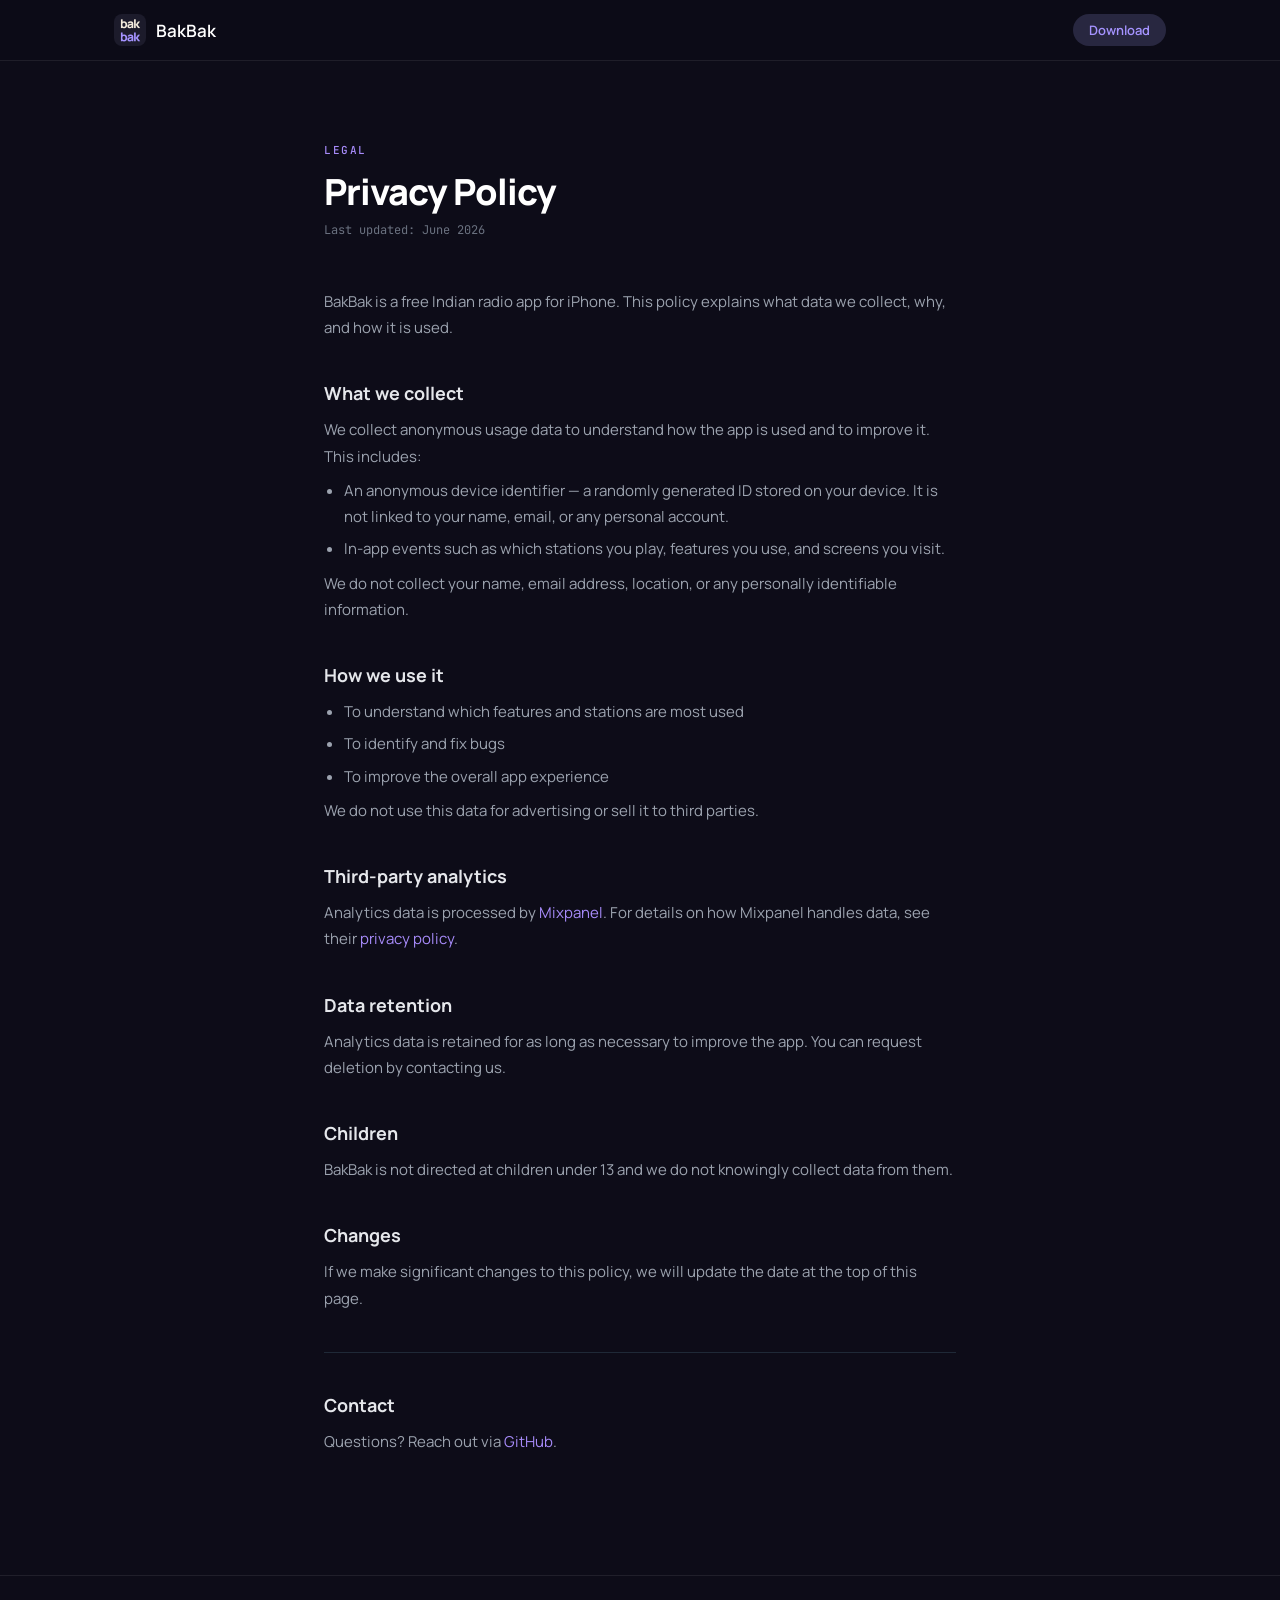
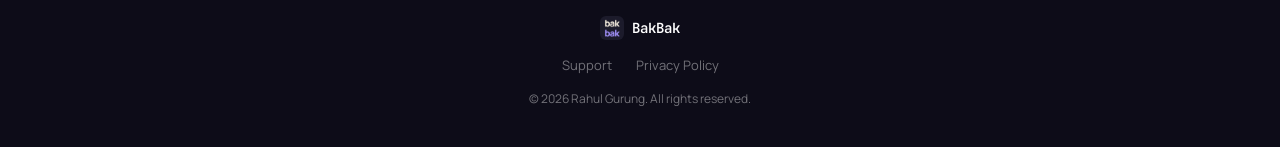
==== privacy.html @ b9708e97 "Add privacy policy page Co-Authored-By: Claude Sonnet 4.6 <noreply@anthropic.com>" ====
<!DOCTYPE html>
<html lang="en">
<head>
  <meta charset="UTF-8" />
  <meta name="viewport" content="width=device-width, initial-scale=1.0" />
  <title>Privacy Policy — BakBak</title>
  <meta name="description" content="Privacy policy for BakBak — Indian Radio FM app." />
  <link rel="canonical" href="https://bakbak.rahulgurung.com/privacy" />
  <meta name="robots" content="index, follow" />
  <link rel="icon" type="image/png" href="icon.png" />
  <link rel="apple-touch-icon" href="icon.png" />
  <link rel="preconnect" href="https://fonts.googleapis.com">
  <link rel="preconnect" href="https://fonts.gstatic.com" crossorigin>
  <link href="https://fonts.googleapis.com/css2?family=Manrope:wght@300;400;500;600;700;800&family=JetBrains+Mono:wght@400;500;700&display=swap" rel="stylesheet">
  <link rel="stylesheet" href="styles.css" />
  <style>
    .privacy-wrap {
      max-width: 680px;
      margin: 0 auto;
      padding: 80px 24px 120px;
    }
    .privacy-wrap .eyebrow {
      font-family: 'JetBrains Mono', monospace;
      font-size: 11px;
      font-weight: 500;
      letter-spacing: 1.5px;
      color: var(--accent, #a78bfa);
      text-transform: uppercase;
      margin-bottom: 12px;
    }
    .privacy-wrap h1 {
      font-size: 36px;
      font-weight: 800;
      color: #fff;
      margin-bottom: 8px;
    }
    .privacy-wrap .updated {
      font-family: 'JetBrains Mono', monospace;
      font-size: 12px;
      color: #6b7280;
      margin-bottom: 48px;
    }
    .privacy-wrap h2 {
      font-size: 18px;
      font-weight: 700;
      color: #e5e7eb;
      margin: 40px 0 12px;
    }
    .privacy-wrap p, .privacy-wrap li {
      font-size: 15px;
      line-height: 1.75;
      color: #9ca3af;
    }
    .privacy-wrap ul {
      padding-left: 20px;
      margin: 8px 0;
    }
    .privacy-wrap li {
      margin-bottom: 6px;
    }
    .privacy-wrap a {
      color: var(--accent, #a78bfa);
      text-decoration: none;
    }
    .privacy-wrap a:hover {
      text-decoration: underline;
    }
    .divider {
      border: none;
      border-top: 1px solid #1f2937;
      margin: 40px 0;
    }
  </style>
</head>
<body>

  <!-- Nav -->
  <nav>
    <div class="nav-inner">
      <div class="nav-logo">
        <img src="icon.png" alt="BakBak" class="app-icon" />
        <span class="nav-name">BakBak</span>
      </div>
      <a href="https://apps.apple.com/in/app/bakbak-fm-in-your-pocket/id6771061849" class="btn-nav">Download</a>
    </div>
  </nav>

  <div class="privacy-wrap">
    <p class="eyebrow">Legal</p>
    <h1>Privacy Policy</h1>
    <p class="updated">Last updated: June 2026</p>

    <p>BakBak is a free Indian radio app for iPhone. This policy explains what data we collect, why, and how it is used.</p>

    <h2>What we collect</h2>
    <p>We collect anonymous usage data to understand how the app is used and to improve it. This includes:</p>
    <ul>
      <li>An anonymous device identifier — a randomly generated ID stored on your device. It is not linked to your name, email, or any personal account.</li>
      <li>In-app events such as which stations you play, features you use, and screens you visit.</li>
    </ul>
    <p>We do not collect your name, email address, location, or any personally identifiable information.</p>

    <h2>How we use it</h2>
    <ul>
      <li>To understand which features and stations are most used</li>
      <li>To identify and fix bugs</li>
      <li>To improve the overall app experience</li>
    </ul>
    <p>We do not use this data for advertising or sell it to third parties.</p>

    <h2>Third-party analytics</h2>
    <p>Analytics data is processed by <a href="https://mixpanel.com" target="_blank" rel="noopener">Mixpanel</a>. For details on how Mixpanel handles data, see their <a href="https://mixpanel.com/legal/privacy-policy" target="_blank" rel="noopener">privacy policy</a>.</p>

    <h2>Data retention</h2>
    <p>Analytics data is retained for as long as necessary to improve the app. You can request deletion by contacting us.</p>

    <h2>Children</h2>
    <p>BakBak is not directed at children under 13 and we do not knowingly collect data from them.</p>

    <h2>Changes</h2>
    <p>If we make significant changes to this policy, we will update the date at the top of this page.</p>

    <hr class="divider" />

    <h2>Contact</h2>
    <p>Questions? Reach out via <a href="https://github.com/rahgurung/bakbak/issues" target="_blank" rel="noopener">GitHub</a>.</p>
  </div>

  <!-- Footer -->
  <footer>
    <div class="footer-inner">
      <div class="footer-logo">
        <img src="icon.png" alt="BakBak" class="app-icon small" />
        <span class="mono">BakBak</span>
      </div>
      <div class="footer-links">
        <a href="https://github.com/rahgurung/bakbak/issues">Support</a>
        <a href="privacy.html">Privacy Policy</a>
      </div>
      <p class="footer-copy">© 2026 Rahul Gurung. All rights reserved.</p>
    </div>
  </footer>

</body>
</html>
---- styles.css ----
/* Design tokens from BakBak app */
:root {
  --bb-bg:         #0D0C18;
  --bb-surface:    #1C1B2B;
  --bb-surface-el: #282740;
  --bb-accent:     #7B5CF5;
  --bb-accent-hi:  #A593FF;
  --bb-live-green: #1ED760;
  --fg1: #FFFFFF;
  --fg2: rgba(255,255,255,0.70);
  --fg3: rgba(255,255,255,0.42);
  --hairline: rgba(255,255,255,0.08);
}

*, *::before, *::after { box-sizing: border-box; margin: 0; padding: 0; }
html { scroll-behavior: smooth; }

body {
  background: var(--bb-bg);
  color: var(--fg1);
  font-family: 'Manrope', -apple-system, BlinkMacSystemFont, sans-serif;
  -webkit-font-smoothing: antialiased;
  overflow-x: hidden;
}

.mono { font-family: 'JetBrains Mono', 'SF Mono', monospace; }
.accent { color: var(--bb-accent-hi); }

/* Nav */
nav {
  position: sticky;
  top: 0;
  z-index: 100;
  background: rgba(13, 12, 24, 0.85);
  backdrop-filter: blur(20px);
  border-bottom: 1px solid var(--hairline);
}

.nav-inner {
  max-width: 1100px;
  margin: 0 auto;
  padding: 14px 24px;
  display: flex;
  align-items: center;
  justify-content: space-between;
}

.nav-logo {
  display: flex;
  align-items: center;
  gap: 10px;
  font-weight: 600;
  font-size: 17px;
}

.app-icon { width: 32px; height: 32px; border-radius: 8px; }
.app-icon.small { width: 24px; height: 24px; border-radius: 6px; }

.btn-nav {
  background: var(--bb-surface-el);
  color: var(--bb-accent-hi);
  text-decoration: none;
  font-size: 13px;
  font-weight: 600;
  padding: 7px 16px;
  border-radius: 999px;
  transition: background 0.2s;
}
.btn-nav:hover { background: var(--bb-accent); color: #fff; }

/* Hero */
.hero {
  position: relative;
  max-width: 1100px;
  margin: 0 auto;
  padding: 80px 24px 60px;
}

.hero-glow {
  position: absolute;
  top: -100px;
  right: -100px;
  width: 700px;
  height: 700px;
  background: radial-gradient(circle, rgba(123,92,245,0.18) 0%, transparent 70%);
  pointer-events: none;
}

.hero-content {
  display: grid;
  grid-template-columns: 1fr 380px;
  gap: 60px;
  align-items: center;
}

.hero-text {
  display: flex;
  flex-direction: column;
  align-items: flex-start;
}

.badge {
  display: inline-flex;
  align-items: center;
  gap: 7px;
  font-size: 11px;
  font-weight: 700;
  letter-spacing: 1.5px;
  color: var(--bb-live-green);
  margin-bottom: 20px;
}
.badge::before {
  content: '';
  display: inline-block;
  width: 7px; height: 7px;
  border-radius: 50%;
  background: var(--bb-live-green);
  box-shadow: 0 0 10px var(--bb-live-green);
  animation: pulse 2s infinite;
}

@keyframes pulse {
  0%, 100% { opacity: 1; box-shadow: 0 0 10px var(--bb-live-green); }
  50% { opacity: 0.6; box-shadow: 0 0 4px var(--bb-live-green); }
}

h1 {
  font-size: clamp(36px, 5vw, 60px);
  font-weight: 700;
  line-height: 1.1;
  letter-spacing: -1px;
  margin-bottom: 20px;
}

.hero-sub {
  font-size: 17px;
  color: var(--fg2);
  max-width: 480px;
  margin-bottom: 36px;
  line-height: 1.65;
}

.btn-primary {
  display: inline-flex;
  align-items: center;
  gap: 8px;
  background: var(--bb-accent);
  color: #fff;
  text-decoration: none;
  font-size: 15px;
  font-weight: 600;
  padding: 14px 28px;
  border-radius: 999px;
  transition: opacity 0.2s, transform 0.15s;
  box-shadow: 0 8px 40px rgba(123,92,245,0.45);
}
.btn-primary:hover { opacity: 0.88; transform: translateY(-2px); }
.btn-primary.large { font-size: 17px; padding: 16px 36px; }

.qr-hint {
  display: flex;
  align-items: center;
  gap: 12px;
  margin-top: 16px;
}

.qr-code {
  width: 64px;
  height: 64px;
  border-radius: 8px;
  display: block;
  flex-shrink: 0;
  opacity: 0.85;
}

.qr-hint-text {
  display: flex;
  flex-direction: column;
  gap: 3px;
}

.qr-hint-text span:first-child {
  font-size: 13px;
  color: var(--fg2);
}

.qr-hint-text span:last-child {
  font-size: 11px;
  color: var(--fg3);
  letter-spacing: 0.5px;
}

/* iPhone mockup */
.hero-phone {
  position: relative;
  display: flex;
  justify-content: center;
}

.phone-frame {
  position: relative;
  width: 280px;
  border-radius: 40px;
  overflow: hidden;
  box-shadow:
    0 0 0 1.5px rgba(255,255,255,0.15),
    0 40px 80px rgba(0,0,0,0.6);
  z-index: 2;
  line-height: 0;
}

.phone-notch { display: none; }

.phone-screen {
  line-height: 0;
}

.phone-screen img {
  width: 100%;
  display: block;
}

.phone-glow {
  position: absolute;
  bottom: -60px;
  left: 50%;
  transform: translateX(-50%);
  width: 200px;
  height: 120px;
  background: radial-gradient(ellipse, rgba(123,92,245,0.5) 0%, transparent 70%);
  filter: blur(20px);
  z-index: 1;
}

/* Features */
.features {
  max-width: 1100px;
  margin: 0 auto;
  padding: 80px 24px;
  border-top: 1px solid var(--hairline);
}

.features-grid {
  display: grid;
  grid-template-columns: repeat(auto-fit, minmax(220px, 1fr));
  gap: 16px;
}

.feature-card {
  background: var(--bb-surface);
  border: 1px solid var(--hairline);
  border-radius: 20px;
  padding: 28px 24px;
  transition: border-color 0.2s, transform 0.2s;
}
.feature-card:hover {
  border-color: rgba(123,92,245,0.4);
  transform: translateY(-3px);
}

.feature-icon { font-size: 28px; margin-bottom: 14px; }
.feature-card h3 { font-size: 16px; font-weight: 600; margin-bottom: 8px; }
.feature-card p { font-size: 14px; color: var(--fg2); line-height: 1.6; }

/* Stations */
.stations {
  max-width: 1100px;
  margin: 0 auto;
  padding: 80px 24px;
  border-top: 1px solid var(--hairline);
  text-align: center;
}

.section-eyebrow {
  font-size: 11px;
  font-weight: 700;
  letter-spacing: 1.5px;
  color: var(--bb-accent);
  margin-bottom: 16px;
}

.stations h2 {
  font-size: clamp(28px, 4vw, 48px);
  font-weight: 700;
  line-height: 1.15;
  letter-spacing: -0.5px;
  margin-bottom: 40px;
}

.station-chips {
  display: flex;
  flex-wrap: wrap;
  gap: 10px;
  justify-content: center;
}

.chip {
  background: var(--bb-surface);
  border: 1px solid var(--hairline);
  color: var(--fg2);
  font-size: 13px;
  padding: 8px 16px;
  border-radius: 999px;
  transition: border-color 0.2s, color 0.2s;
}
.chip:hover { border-color: var(--bb-accent); color: var(--fg1); }

/* CTA */
.cta {
  text-align: center;
  padding: 100px 24px;
  border-top: 1px solid var(--hairline);
  position: relative;
}
.cta::before {
  content: '';
  position: absolute;
  inset: 0;
  background: radial-gradient(ellipse at center, rgba(123,92,245,0.08) 0%, transparent 70%);
  pointer-events: none;
}

.cta h2 {
  font-size: clamp(28px, 5vw, 48px);
  font-weight: 700;
  margin-bottom: 12px;
}
.cta p { color: var(--fg2); font-size: 16px; margin-bottom: 36px; }

/* Footer */
footer {
  border-top: 1px solid var(--hairline);
  padding: 40px 24px;
}

.footer-inner {
  max-width: 1100px;
  margin: 0 auto;
  display: flex;
  flex-direction: column;
  align-items: center;
  gap: 16px;
  text-align: center;
}

.footer-logo {
  display: flex;
  align-items: center;
  gap: 8px;
  font-size: 14px;
  font-weight: 600;
}

.footer-links { display: flex; gap: 24px; }
.footer-links a {
  color: var(--fg3);
  text-decoration: none;
  font-size: 13px;
  transition: color 0.2s;
}
.footer-links a:hover { color: var(--fg1); }
.footer-copy { color: var(--fg3); font-size: 12px; }

/* Responsive */
@media (max-width: 768px) {
  .hero { padding: 48px 20px 40px; }
  .hero-content {
    grid-template-columns: 1fr;
    text-align: center;
    gap: 0;
  }
  .hero-text { align-items: center; width: 100%; }
  .hero-sub { max-width: 100%; font-size: 15px; }
  .hero-phone { margin-top: 40px; }
  .phone-frame { width: 200px; }
  .hero-glow { display: none; }
  .qr-hint { display: none; }
  .btn-primary { width: 100%; justify-content: center; }
  .btn-primary.large { width: auto; }
  .features, .stations, .cta { padding: 48px 20px; }
  .features-grid { grid-template-columns: 1fr 1fr; gap: 12px; }
  .feature-card { padding: 20px 16px; }
  .nav-inner { padding: 12px 16px; }
  .footer-links { flex-wrap: wrap; justify-content: center; }
}

@media (max-width: 480px) {
  .features-grid { grid-template-columns: 1fr; }
  h1 { font-size: clamp(32px, 9vw, 42px); }
}
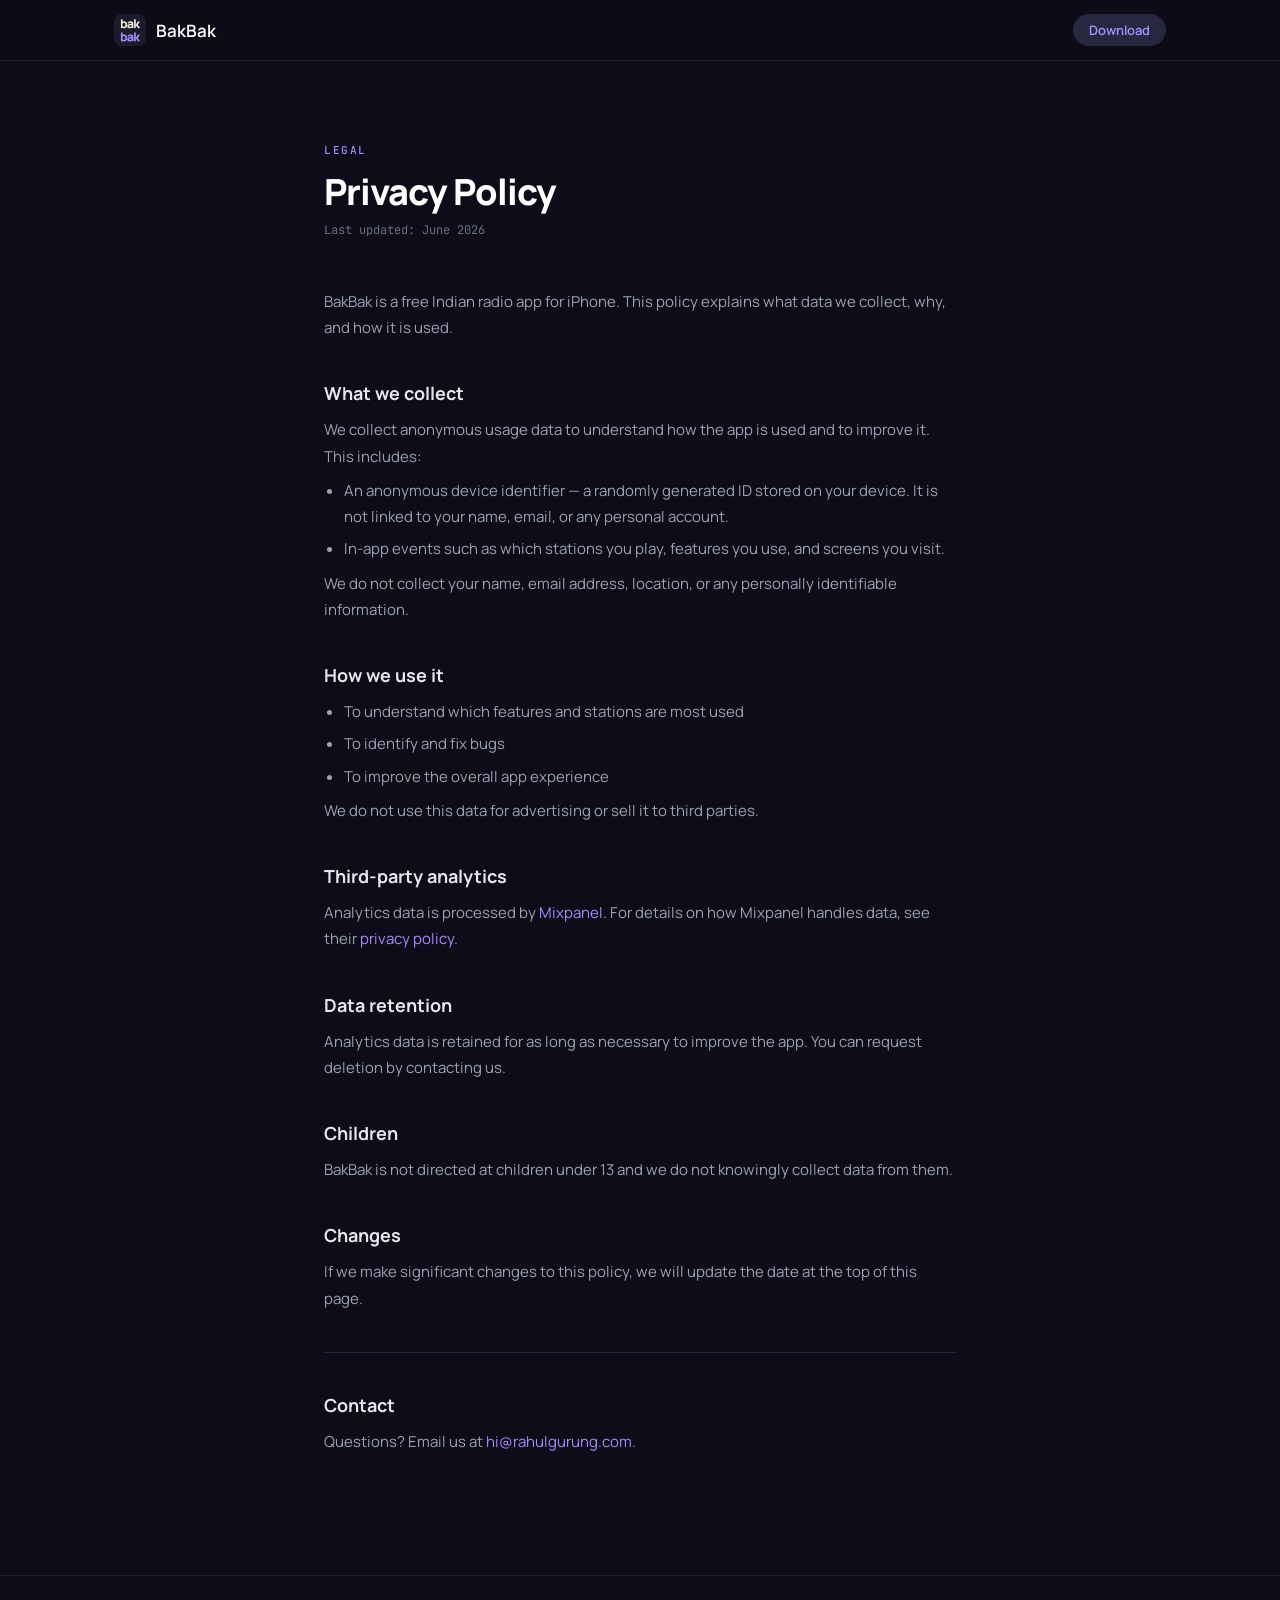
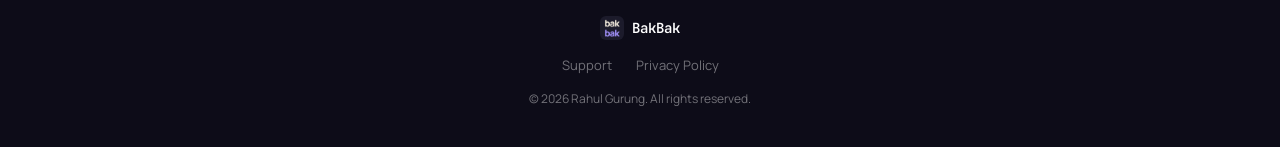
==== commit 47ae9d07: "Obfuscate email address from crawlers Co-Authored-By: Claude Sonnet 4.6 <noreply@anthropic.com>" ====
--- a/privacy.html
+++ b/privacy.html
@@ -123,7 +123,12 @@
     <hr class="divider" />
 
     <h2>Contact</h2>
-    <p>Questions? Reach out via <a href="https://github.com/rahgurung/bakbak/issues" target="_blank" rel="noopener">GitHub</a>.</p>
+    <p>Questions? Email us at <span id="em"></span><noscript>hi [at] rahulgurung [dot] com</noscript>.</p>
+    <script>
+      var u = 'hi', d = 'rahulgurung.com';
+      var el = document.getElementById('em');
+      el.innerHTML = '<a href="mailto:' + u + '@' + d + '">' + u + '@' + d + '</a>';
+    </script>
   </div>
 
   <!-- Footer -->
